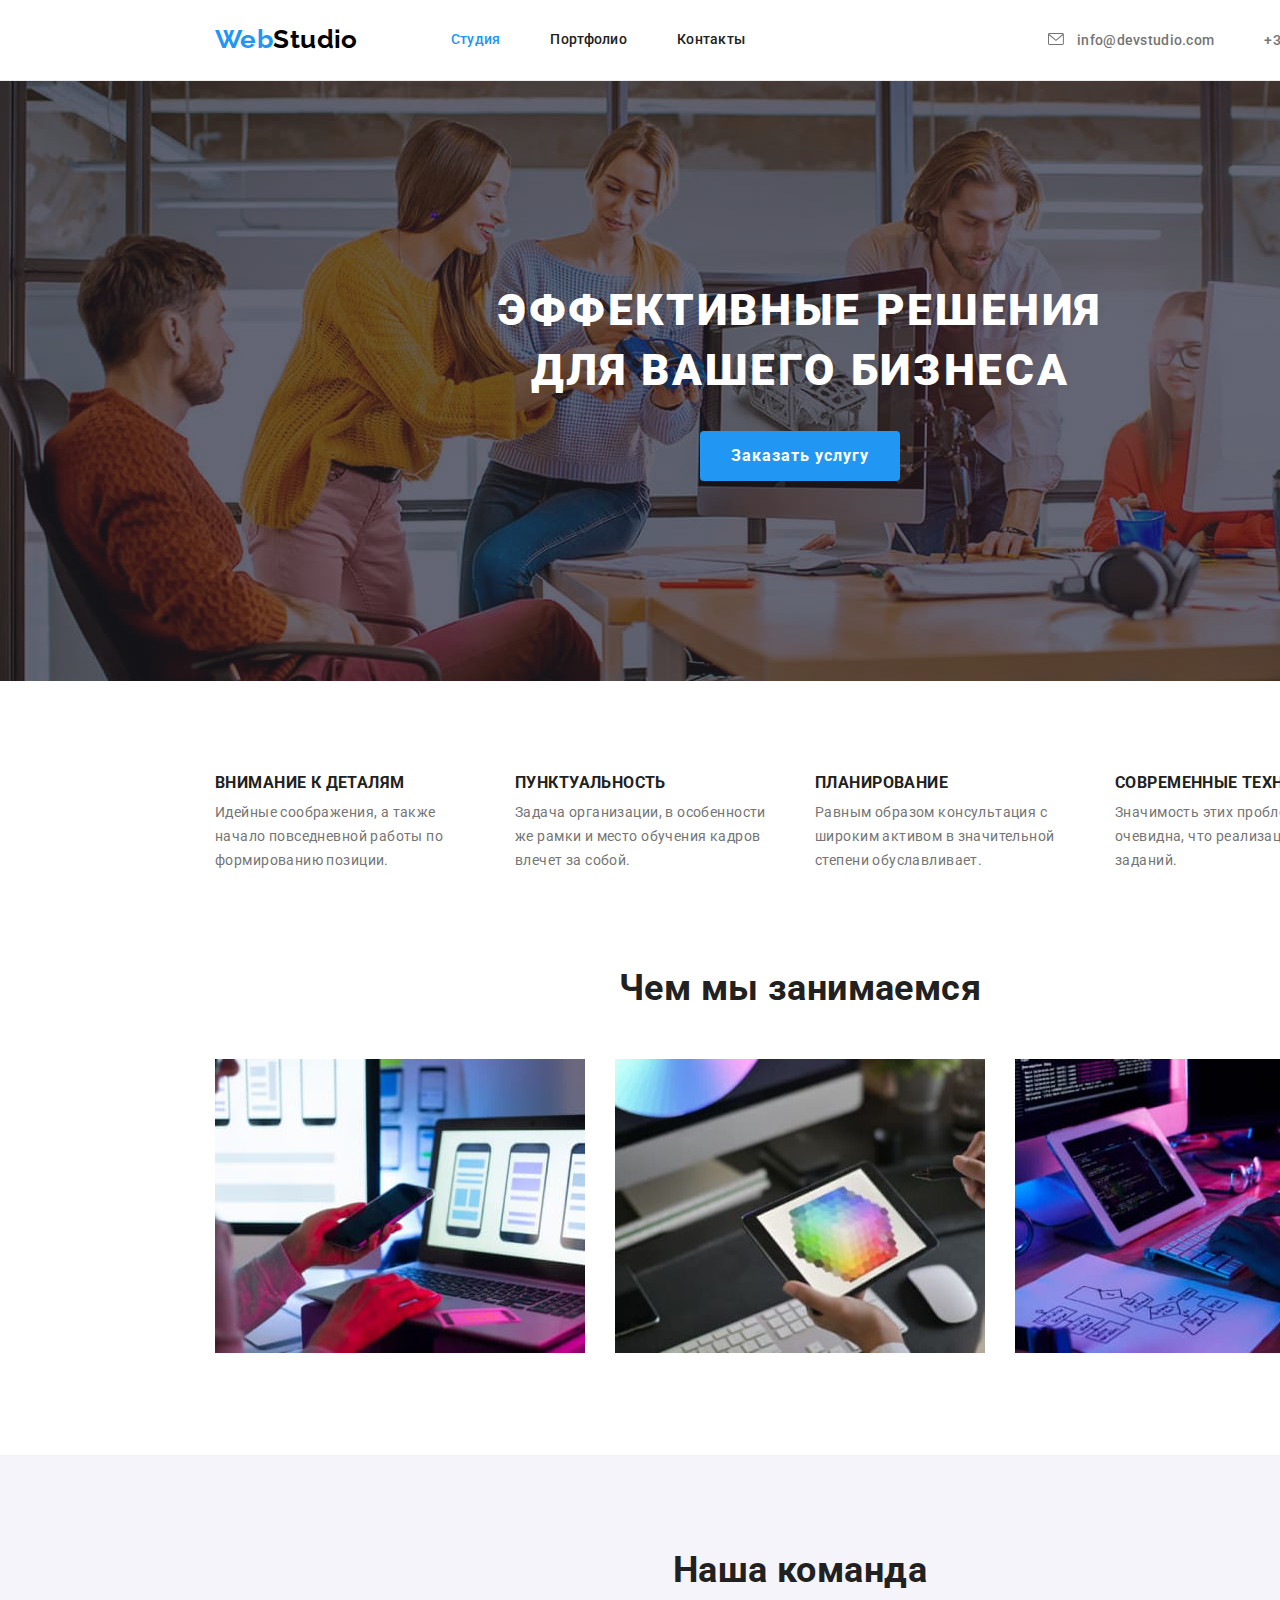
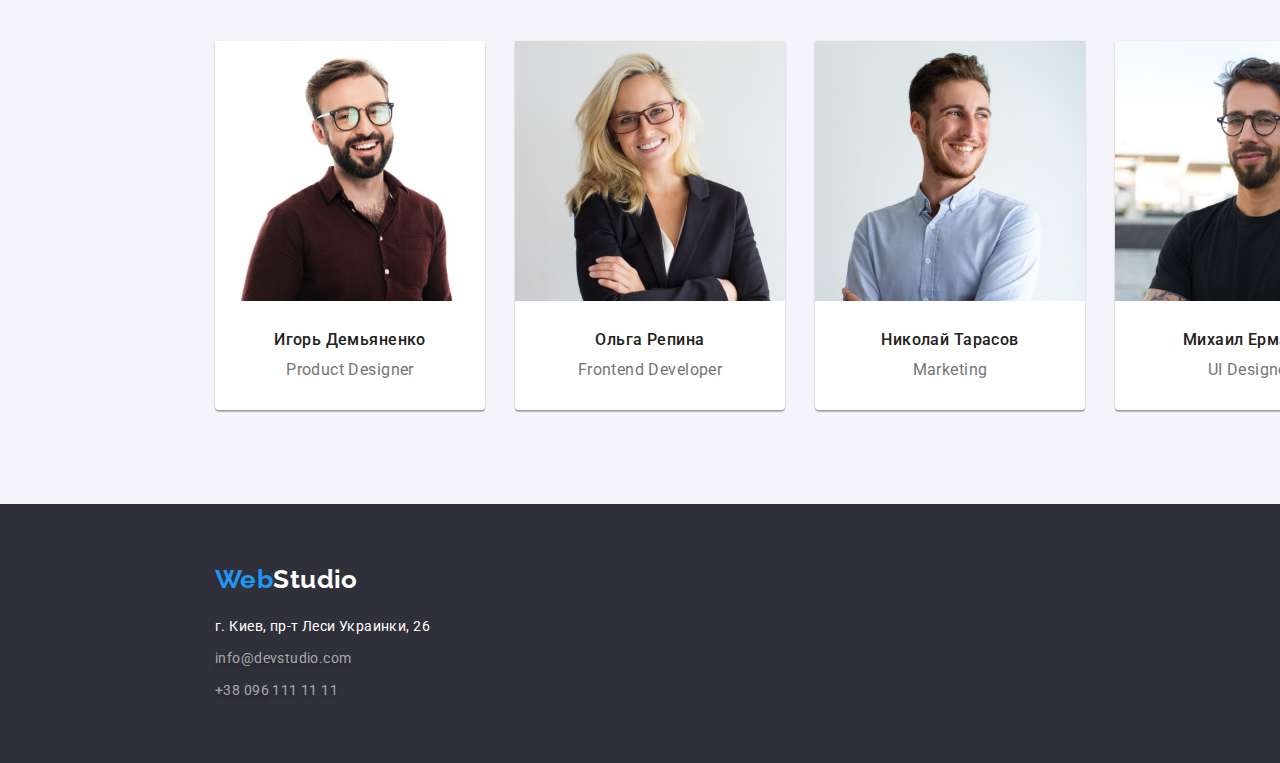
==== index.html @ b4001130 "Оптимизировал все иконки, сделал фон герою" ====
<!DOCTYPE html>
<html lang="ru">

<head>
    <meta charset="UTF-8">
    <meta http-equiv="X-UA-Compatible" content="IE=edge">
    <meta name="viewport" content="width=device-width, initial-scale=1.0">
    <title>Студия</title>
    <link rel="preconnect" href="https://fonts.googleapis.com">
    <link rel="preconnect" href="https://fonts.gstatic.com" crossorigin>
    <link href="https://fonts.googleapis.com/css2?family=Raleway:wght@700&family=Roboto:wght@400;500;700;900&display=swap"
        rel="stylesheet">
    <link rel="stylesheet" href="./css/modern-normalize.css">
    <link rel="stylesheet" href="css/styles.css">
</head>

<body>

    <!-- Шапка -->
    <header>
        <div class="container flex">
            <!-- Навигация по сайту -->
            <a href="./index.html" class="logo-head" lang="en"><span class="logo-accent">Web</span>Studio</a>
            <nav class="navigation">
                <ul class="site-nav">
                    <li class="item"><a href="./index.html" class="link current">Студия</a></li>
                    <li class="item"><a href="./portfolio.html" class="link">Портфолио</a></li>
                    <li class="item"><a href="" class="link">Контакты</a></li>
                </ul>
            </nav>
            <ul class="contact-nav">
                <li class="item">
                    <svg class="mail-icon">
                        <use href="../images/icons.svg#veicon-enlope-hover"></use>
                    </svg>
                    <a href="mailto:info@devstudio.com" class="link">info@devstudio.com</a>
                </li>
                <li class="item"><a href="tel:+380961111111" class="link">+38 096 111 11 11</a></li>
            </ul>
        </div>
    </header>

    <!-- Раздел с уникальным контентом -->
    <main>

        <!-- Блок герой -->
        <section class="hero hero-image">  
            <h1 class="hero-title">Эффективные решения<br> для вашего бизнеса</h1>
            <button type="button" class="button">Заказать услугу</button>            
        </section>

        <!-- Секция 'Особенности' -->
        <section class="section">
            <div class="container">
                <h2 class="section-title hide">Особенности</h2>
                <ul class="features">
                    <li class="item">
                        <h3 class="title">Внимание к деталям</h3>
                        <p class="text">Идейные соображения, а также начало повседневной работы по формированию позиции.</p>
                    </li>
                    <li class="item">
                        <h3 class="title">Пунктуальность</h3>
                        <p class="text">Задача организации, в особенности же рамки и место обучения кадров влечет за собой.</p>
                    </li>
                    <li class="item">
                        <h3 class="title">Планирование</h3>
                        <p class="text">Равным образом консультация с широким активом в значительной степени обуславливает.</p>
                    </li>
                    <li class="item">
                        <h3 class="title">Современные технологии</h3>
                        <p class="text">Значимость этих проблем настолько очевидна, что реализация плановых заданий.</p>
                    </li>
                </ul>
            </div>
        </section>

        <!-- Секция 'Чем мы занимаемся' -->
        <section class="section">
            <div class="container">
                <h2 class="section-title">Чем мы занимаемся</h2>
                <ul class="our-work">
                    <li class="item"><img src="images/work2.jpg" alt="Navigation" width="370"></li>
                    <li class="item"><img src="images/work3.jpg" alt="Visualization" width="370"></li>
                    <li class="item"><img src="images/work1.jpg" alt="Programming" width="370"></li>
                </ul>
            </div>
        </section>

        <!-- Секция 'Наша команда' -->
        <section class="section last">
            <div class="container">
                <h2 class="section-title team">Наша команда</h2>
                <ul class="our-team">
                    <li class="cards">
                        <img class="workers" src="images/team1.jpg" alt="Product Designer" width="270">
                        <h3 class="title">Игорь Демьяненко</h3>
                        <p class="text" lang="en">Product Designer</p>
                    </li>
                    <li class="cards">
                        <img class="workers" src="images/team2.jpg" alt="Frontend Developer" width="270">
                        <h3 class="title">Ольга Репина</h3>
                        <p class="text" lang="en">Frontend Developer</p>
                    </li>
                    <li class="cards">
                        <img class="workers" src="images/team3.jpg" alt="Marketing" width="270">
                        <h3 class="title">Николай Тарасов</h3>
                        <p class="text" lang="en">Marketing</p>
                    </li>
                    <li class="cards">
                        <img class="workers" src="images/team4.jpg" alt="UI Designer" width="270">
                        <h3 class="title">Михаил Ермаков</h3>
                        <p class="text" lang="en">UI Designer</p>
                    </li>
                </ul>
            </div>
        </section>

    </main>

    <!-- Подвал -->
    <footer class="footer">
        <div class="container">
            <a href="./index.html" class="logo-foot" lang="en"><span class="logo-accent">Web</span>Studio</a>
            <address>
                <ul class="address">
                    <li class="item"><a href="https://goo.gl/maps/6MaBWdPsoocgWnQo9" class="link">г. Киев, пр-т Леси Украинки, 26</a></li>
                    <li class="item"><a href="mailto:info@devstudio.com" class="link-opacity">info@devstudio.com</a></li>
                    <li><a href="tel:+380961111111" class="link-opacity ">+38 096 111 11 11</a></li>
                </ul>
            </address>
        </div>
    </footer>

</body>

</html>
---- css/styles.css ----
/* Объявление css-переменных */
:root {
  --primary-text-color: #757575;
  --title-text-color: #212121;
  --accent-color: #2196f3;
  --primary-white-color: #ffffff;
  --primary-black-color: #000000;
  --secondary-bg-color: #2f303a;
  --primary-button-bg-color: #f5f4fa;
  --primary-border-color: #ececec;
}

/* Свойства всей страницы */
body {
  width: 1600px;
  margin: auto auto;
  background-color: var(--primary-white-color);
  color: var(--primary-text-color);

  font-family: Roboto, sans-serif;
  font-size: 14px;
  font-weight: 400;
  letter-spacing: 0.03em;
}

/* Сброс всех точек возле элементов списка */
ul {
  list-style: none;
}

/* сброс всех отступов */
h1,
h2,
h3,
h4,
h5,
h6,
p,
ul {
  margin-top: 0;
  margin-bottom: 0;
}

/* ШАПКА */
header {
  border-bottom: 1px solid var(--primary-border-color);
}

/* Логотип (текст) */
.container.flex {
  display: flex;
  align-items: center;
  justify-content: flex-start;
}

.logo-head {
  margin-right: 93px;

  color: var(--primary-black-color);

  font-family: Raleway, sans-serif;
  font-weight: 700;
  font-size: 26px;
  line-height: 1.2;
  text-decoration: none;
}

.logo-accent {
  color: var(--accent-color);
}

/* Навигация по сайту */
.site-nav {
  display: flex;
  padding-left: 0;
}

.site-nav .item:not(:last-child) {
  margin-right: 50px;
}

.site-nav .link {
  display: block;
  padding-top: 32px;
  padding-bottom: 32px;

  color: var(--title-text-color);

  font-weight: 500;
  line-height: 1.14;
  letter-spacing: 0.02em;
  text-decoration: none;
}

.site-nav .link.current {
  color: var(--accent-color);
}

.site-nav .link:hover,
.site-nav .link:focus {
  color: var(--accent-color);
}

/* Навигация по авторизации */
.contact-nav {
  display: flex;
  margin-left: auto;
  align-items: center;
  padding-left: 0;
}

.contact-nav .item + .item {
  margin-left: 50px;
}

.contact-nav .link {
  color: var(--primary-text-color);

  font-weight: 500;
  line-height: 1.14;
  letter-spacing: 0.02em;
  text-decoration: none;
}

.contact-nav .link:hover,
.contact-nav .link:focus {
  color: var(--accent-color);
}

.mail-icon {
  width: 16px;
  height: 12px;
  margin-right: 10px;
  fill: var(--primary-text-color);
}

.contact-nav .mail-icon:hover,
.contact-nav .mail-icon:focus {
  fill: var(--accent-color);
}

/* ТЕЛО */
/* Настройка свойств блока героя */
.hero {
  background-color: var(--secondary-bg-color);
  text-align: center;
  height: 600px;
  margin-bottom: 94px;
}

.hero-image {
  max-width: 1600px;
  height: 600px;
  background-image: linear-gradient(to right, rgba(47, 48, 58, 0.4), rgba(47, 48, 58, 0.4)),
    url(../images/hero.jpg);
}

.hero-title {
  color: var(--primary-white-color);

  font-weight: 900;
  font-size: 44px;
  line-height: 1.36;
  letter-spacing: 0.06em;
  text-transform: uppercase;
  padding-top: 200px;
  margin-bottom: 30px;
}
/* Настройка отображения кнопок */
.button {
  /* display: flex;
  align-items: center; */
  text-align: center;
  color: var(--primary-white-color);
  background-color: var(--accent-color);

  font-family: Roboto, sans-serif;
  font-weight: 700;
  font-size: 16px;
  line-height: 1.87;
  letter-spacing: 0.06em;
  cursor: pointer;
  border: none;

  border-radius: 4px;
  padding: 10px 30px;
  margin: 0 auto;
  width: 200px;
  height: 50px;
}

.button:hover,
.button:focus {
  color: var(--accent-color);
  background-color: var(--primary-white-color);
}

.portfolio-button {
  padding: 6px 22px;
  text-align: center;
  color: var(--title-text-color);
  background-color: var(--primary-button-bg-color);

  font-family: Roboto, sans-serif;
  font-weight: 500;
  font-size: 16px;
  line-height: 1.62;
  cursor: pointer;

  border: none;
  box-shadow: none;
  border-radius: 4px;
}

.portfolio-button:hover,
.portfolio-button:focus {
  color: var(--primary-white-color);
  background-color: var(--accent-color);
  box-shadow: 0px 3px 1px rgba(0, 0, 0, 0.1), 0px 1px 2px rgba(0, 0, 0, 0.08),
    0px 2px 2px rgba(0, 0, 0, 0.12);
}

/* Настройка свойств секций */
.section {
  color: var(--primary-text-color);

  line-height: 1.71;
  margin-bottom: 94px;
}

.section.last {
  margin-bottom: 0;
  width: 1600px;
  background-color: var(--primary-button-bg-color);
}

.section-title {
  color: var(--title-text-color);

  font-weight: 700;
  font-size: 36px;
  line-height: 1.17;
  text-align: center;

  margin-bottom: 50px;
}

.section-title.hide {
  display: none;
}

/* Настройка секции "Особенности" */
.features {
  display: flex;
  padding-left: 0;
  width: calc((100% - 90px) / 4);
  color: var(--primary-text-color);
}

.features .item:not(:last-child) {
  margin-right: 30px;
}

.features .title {
  color: var(--title-text-color);

  font-weight: 700;
  line-height: 16.41px;
  text-transform: uppercase;

  margin-bottom: 10px;
}

.features .item {
  min-width: 270px;
}

/* Настройка секции "Чем мы занимаемся" */
.our-work {
  display: flex;
  padding-left: 0;
}

.our-work .item:not(:last-child) {
  margin-right: 30px;
}

/* Настройка секции "Наша команда" */
.our-team {
  display: flex;
  padding-left: 0;
  padding-bottom: 94px;
  color: var(--primary-text-color);

  font-size: 16px;
  line-height: 19px;
}

.our-team .cards:not(:last-child) {
  margin-right: 30px;
}

.our-team .cards {
  background: var(--primary-white-color);
  box-shadow: 0px 1px 3px rgba(0, 0, 0, 0.12), 0px 1px 1px rgba(0, 0, 0, 0.14),
    0px 2px 1px rgba(0, 0, 0, 0.2);
  border-radius: 0px 0px 4px 4px;
}

.our-team .title {
  text-align: center;
  color: var(--title-text-color);

  font-weight: 500;
  font-size: 16px;
  line-height: 18.75px;

  margin-bottom: 10px;
}

.section-title.team {
  padding-top: 94px;
}

.our-team .workers {
  display: block;
  margin-bottom: 30px;
}

.cards .text {
  text-align: center;
  padding-bottom: 31px;
}

/* ПОДВАЛ */
.footer {
  background-color: var(--secondary-bg-color);
}

.logo-foot {
  color: var(--primary-white-color);

  font-family: Raleway, sans-serif;
  font-weight: 700;
  font-size: 26px;
  line-height: 1.2;
  text-decoration: none;

  display: inline-block;
  padding-top: 60px;
  margin-bottom: 20px;
}

.address .link {
  color: var(--primary-white-color);

  font-style: inherit;
  line-height: 1.71;
  text-decoration: none;
}

.address {
  font-style: normal;
  padding-bottom: 60px;
  padding-left: 0;
}

.address .link-opacity {
  color: rgba(255, 255, 255, 0.6);

  line-height: 1.71;
  text-decoration: none;
  text-shadow: 0px 4px 4px rgba(0, 0, 0, 0.25);
}

.address > .item {
  margin-bottom: 8px;
}
/* Контент вкладки "Портфолио" */
.filter-buttons {
  display: flex;
  justify-content: center;
  padding-left: 0;
  padding-top: 94px;
  margin-bottom: 50px;
}

.filter-buttons .item:not(:last-child) {
  margin-right: 8px;
}

.filter {
  display: flex;
  flex-wrap: wrap;
  padding-left: 0;
  padding-bottom: 94px;

  font-size: 16px;
  line-height: 1.87;
}

.filter .item {
  margin-right: 30px;
  margin-bottom: 30px;
}

.filter .item:nth-child(3n) {
  margin-right: 0;
}

.filter .item:nth-last-child(-n + 3) {
  margin-bottom: 0;
}

.filter .link {
  color: var(--primary-text-color);
  display: inline-block;
  width: 370px;
  background: var(--primary-white-color);
  border: 1px solid #eeeeee;
}

.filter .posters {
  display: block;
}

.filter .title {
  color: var(--title-text-color);

  font-weight: 700;
  font-size: 18px;
  line-height: 2;
  letter-spacing: 0.06em;
}

.link {
  text-decoration: none;
}

.container {
  width: 1200px;
  margin: 0 auto;
  padding-left: 15px;
  padding-right: 15px;

  /* outline: 2px solid tomato; */
}

.section.portfolio {
  margin-bottom: 0;
}

.link > .posters {
  margin-bottom: 20px;
}

.link > .title {
  margin-bottom: 2px;
  padding-left: 24px;
}

.link > .text {
  padding-bottom: 20px;
  padding-left: 24px;
}
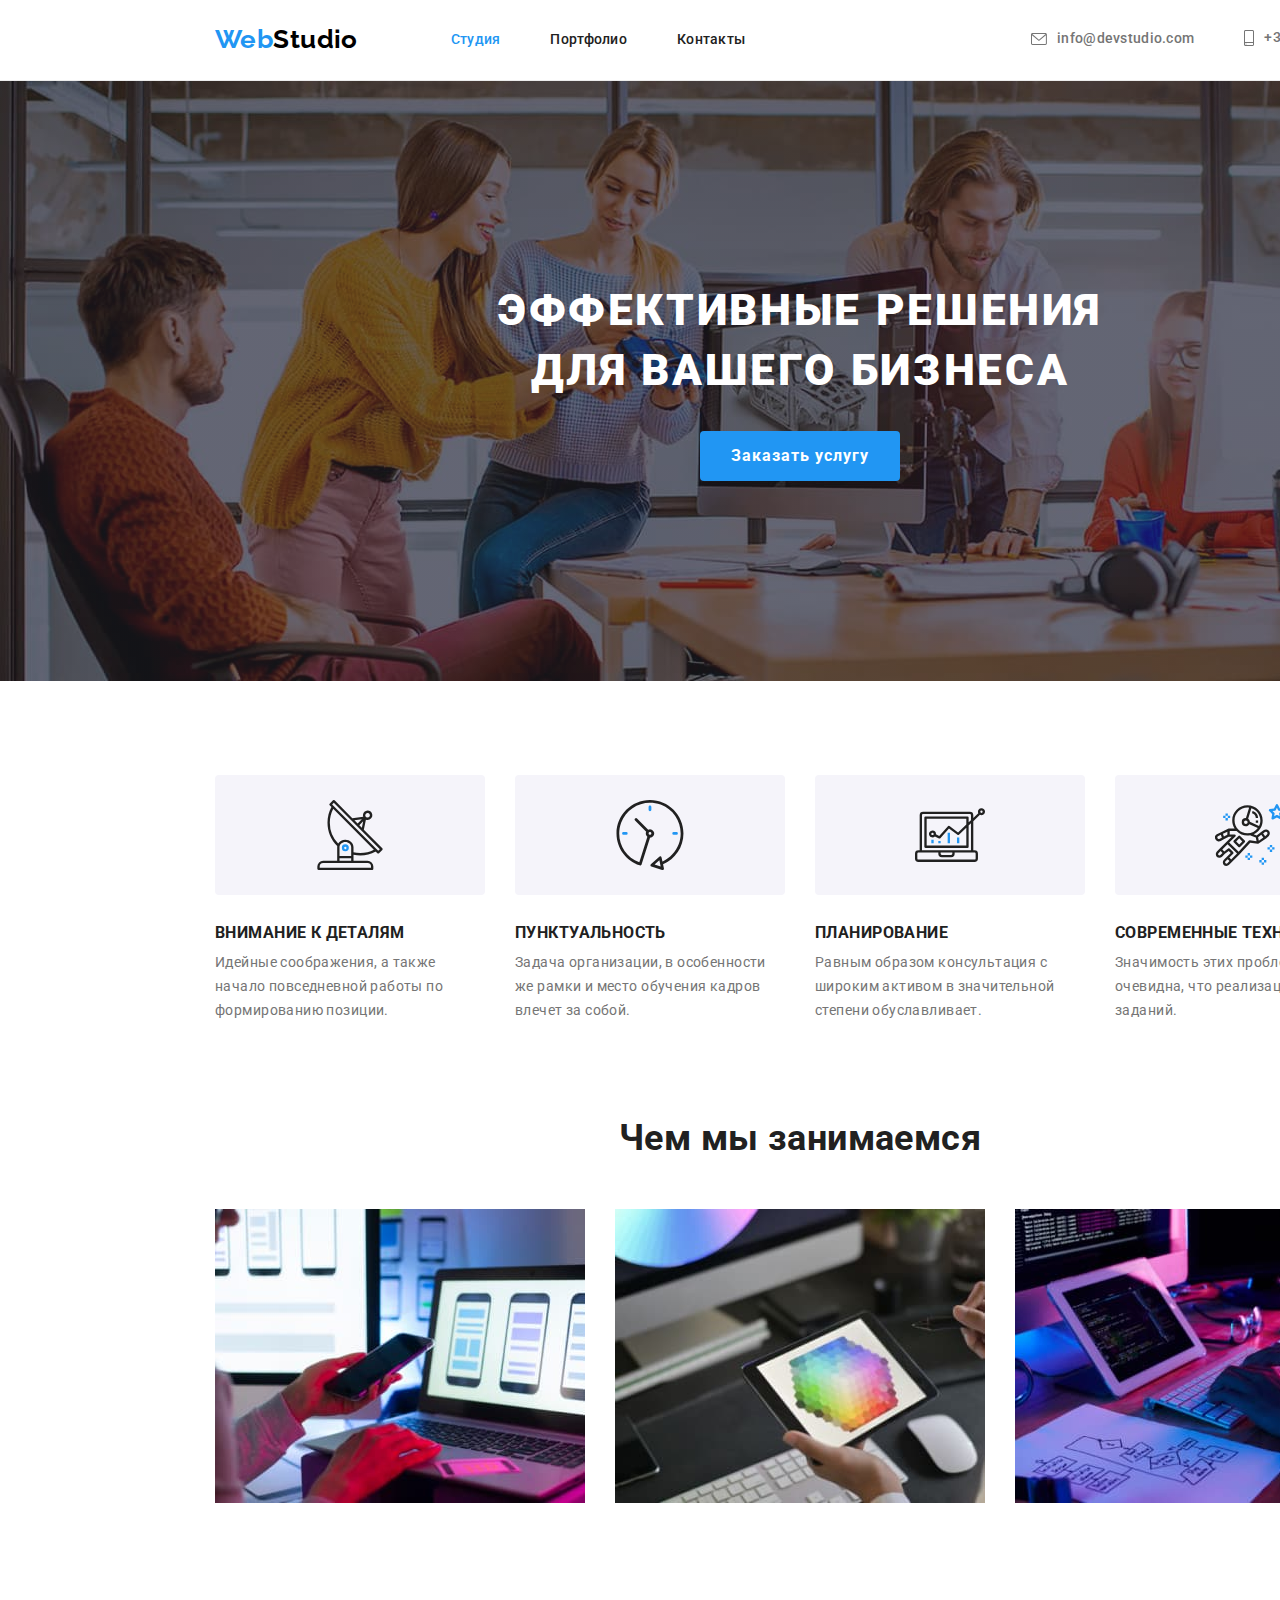
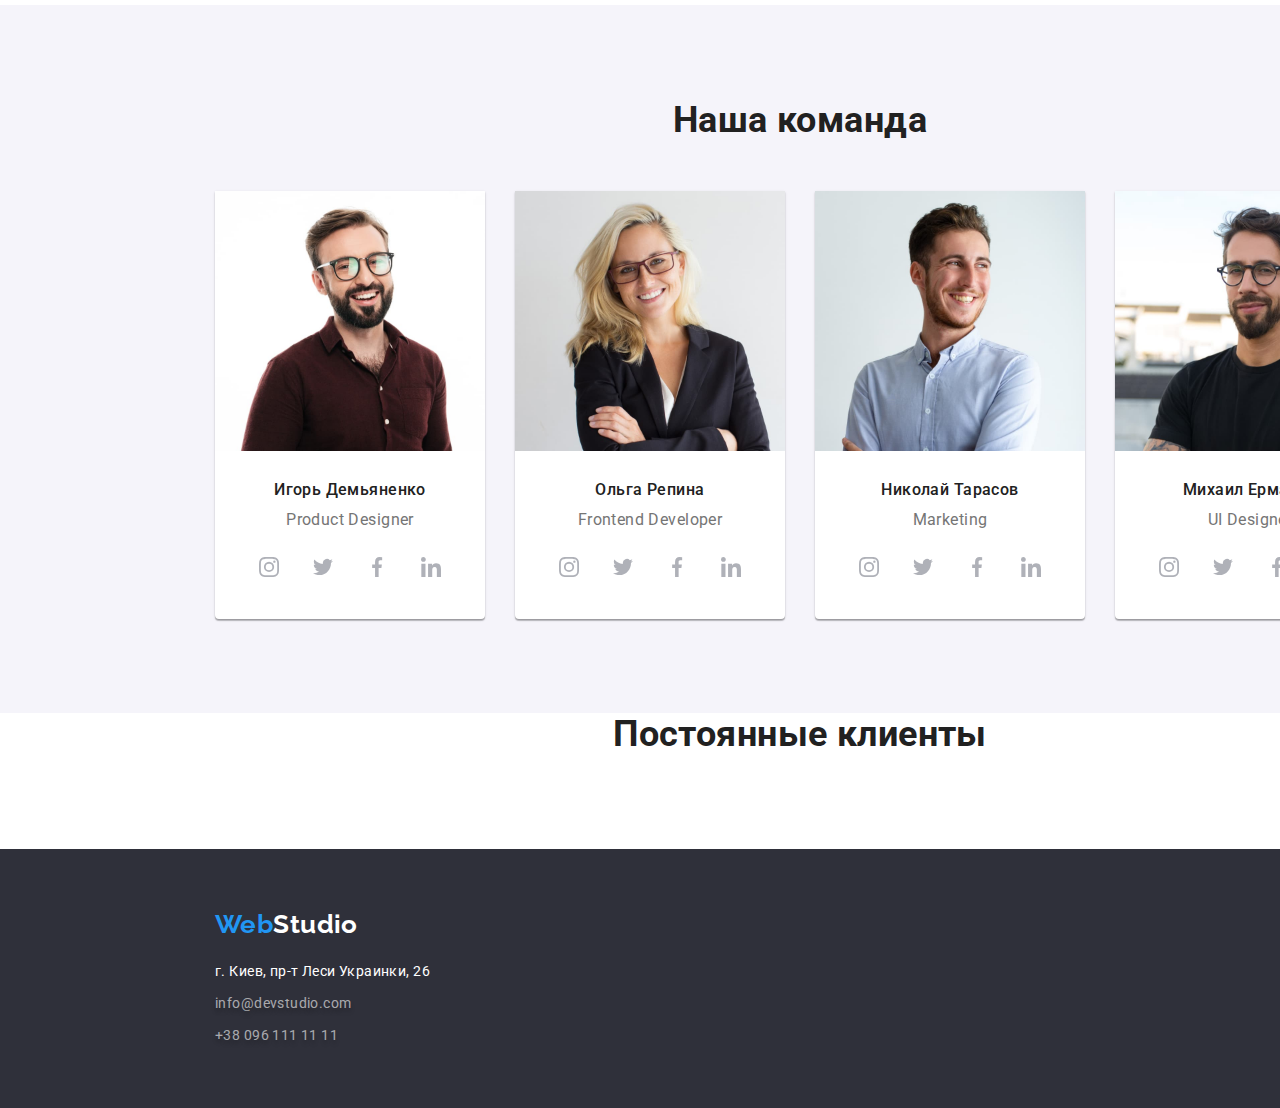
==== commit 5791523e: "Сделал коллаж из соц. сетей, иконки хедера" ====
--- a/index.html
+++ b/index.html
@@ -30,12 +30,17 @@
             </nav>
             <ul class="contact-nav">
                 <li class="item">
+                    <a href="mailto:info@devstudio.com" class="link">
                     <svg class="mail-icon">
                         <use href="../images/icons.svg#veicon-enlope-hover"></use>
-                    </svg>
-                    <a href="mailto:info@devstudio.com" class="link">info@devstudio.com</a>
+                    </svg>info@devstudio.com</a>
                 </li>
-                <li class="item"><a href="tel:+380961111111" class="link">+38 096 111 11 11</a></li>
+                <li class="item">
+                    <a href="tel:+380961111111" class="link">
+                    <svg class="tel-icon">
+                        <use href="../images/icons.svg#icon-smartphone"></use>
+                    </svg>+38 096 111 11 11</a>
+                </li>
             </ul>
         </div>
     </header>
@@ -55,18 +60,38 @@
                 <h2 class="section-title hide">Особенности</h2>
                 <ul class="features">
                     <li class="item">
+                        <div class="bg-color-features">
+                            <svg class="icon-features">
+                                <use href="../images/icons.svg#icon-antenna"></use>
+                            </svg>
+                        </div>
                         <h3 class="title">Внимание к деталям</h3>
                         <p class="text">Идейные соображения, а также начало повседневной работы по формированию позиции.</p>
                     </li>
                     <li class="item">
+                        <div class="bg-color-features">
+                            <svg class="icon-features">
+                                <use href="../images/icons.svg#icon-clock"></use>
+                            </svg>
+                        </div>
                         <h3 class="title">Пунктуальность</h3>
                         <p class="text">Задача организации, в особенности же рамки и место обучения кадров влечет за собой.</p>
                     </li>
                     <li class="item">
+                        <div class="bg-color-features">
+                            <svg class="icon-features">
+                                <use href="../images/icons.svg#icon-diagram"></use>
+                            </svg>
+                        </div>
                         <h3 class="title">Планирование</h3>
                         <p class="text">Равным образом консультация с широким активом в значительной степени обуславливает.</p>
                     </li>
                     <li class="item">
+                        <div class="bg-color-features">
+                            <svg class="icon-features">
+                                <use href="../images/icons.svg#icon-astronaut"></use>
+                            </svg>
+                        </div>
                         <h3 class="title">Современные технологии</h3>
                         <p class="text">Значимость этих проблем настолько очевидна, что реализация плановых заданий.</p>
                     </li>
@@ -95,23 +120,148 @@
                         <img class="workers" src="images/team1.jpg" alt="Product Designer" width="270">
                         <h3 class="title">Игорь Демьяненко</h3>
                         <p class="text" lang="en">Product Designer</p>
+                        <ul class="colladge">
+                            <li class="item">
+                                <a href="https://www.instagram.com/" class="link-team">
+                                    <svg class="icon-team">
+                                        <use href="../images/icons.svg#icon-instagram"></use>
+                                    </svg>
+                                </a>
+                            </li>
+                            <li class="item">
+                                <a href="https://twitter.com/" class="link-team">
+                                    <svg class="icon-team">
+                                        <use href="../images/icons.svg#icon-twitter"></use>
+                                    </svg>
+                                </a>
+                            </li>
+                            <li class="item">
+                                <a href="https://facebook.com/" class="link-team">
+                                    <svg class="icon-team">
+                                        <use href="../images/icons.svg#icon-facebook"></use>
+                                    </svg>
+                                </a>
+                            </li>
+                            <li class="item">
+                                <a href="https://linkedin.com/" class="link-team">
+                                    <svg class="icon-team">
+                                        <use href="../images/icons.svg#icon-linkedin"></use>
+                                    </svg>
+                                </a>
+                            </li>
+                        </ul>
                     </li>
                     <li class="cards">
                         <img class="workers" src="images/team2.jpg" alt="Frontend Developer" width="270">
                         <h3 class="title">Ольга Репина</h3>
                         <p class="text" lang="en">Frontend Developer</p>
+                        <ul class="colladge">
+                            <li class="item">
+                                <a href="https://www.instagram.com/" class="link-team">
+                                    <svg class="icon-team">
+                                        <use href="../images/icons.svg#icon-instagram"></use>
+                                    </svg>
+                                </a>
+                            </li>
+                            <li class="item">
+                                <a href="https://twitter.com/" class="link-team">
+                                    <svg class="icon-team">
+                                        <use href="../images/icons.svg#icon-twitter"></use>
+                                    </svg>
+                                </a>
+                            </li>
+                            <li class="item">
+                                <a href="https://facebook.com/" class="link-team">
+                                    <svg class="icon-team">
+                                        <use href="../images/icons.svg#icon-facebook"></use>
+                                    </svg>
+                                </a>
+                            </li>
+                            <li class="item">
+                                <a href="https://linkedin.com/" class="link-team">
+                                    <svg class="icon-team">
+                                        <use href="../images/icons.svg#icon-linkedin"></use>
+                                    </svg>
+                                </a>
+                            </li>
+                        </ul>
                     </li>
                     <li class="cards">
                         <img class="workers" src="images/team3.jpg" alt="Marketing" width="270">
                         <h3 class="title">Николай Тарасов</h3>
                         <p class="text" lang="en">Marketing</p>
+                        <ul class="colladge">
+                            <li class="item">
+                                <a href="https://www.instagram.com/" class="link-team">
+                                    <svg class="icon-team">
+                                        <use href="../images/icons.svg#icon-instagram"></use>
+                                    </svg>
+                                </a>
+                            </li>
+                            <li class="item">
+                                <a href="https://twitter.com/" class="link-team">
+                                    <svg class="icon-team">
+                                        <use href="../images/icons.svg#icon-twitter"></use>
+                                    </svg>
+                                </a>
+                            </li>
+                            <li class="item">
+                                <a href="https://facebook.com/" class="link-team">
+                                    <svg class="icon-team">
+                                        <use href="../images/icons.svg#icon-facebook"></use>
+                                    </svg>
+                                </a>
+                            </li>
+                            <li class="item">
+                                <a href="https://linkedin.com/" class="link-team">
+                                    <svg class="icon-team">
+                                        <use href="../images/icons.svg#icon-linkedin"></use>
+                                    </svg>
+                                </a>
+                            </li>
+                        </ul>
                     </li>
                     <li class="cards">
                         <img class="workers" src="images/team4.jpg" alt="UI Designer" width="270">
                         <h3 class="title">Михаил Ермаков</h3>
                         <p class="text" lang="en">UI Designer</p>
-                    </li>
-                </ul>
+                        <ul class="colladge">
+                            <li class="item">
+                                <a href="https://www.instagram.com/" class="link-team">
+                                    <svg class="icon-team">
+                                        <use href="../images/icons.svg#icon-instagram"></use>
+                                    </svg>
+                                </a>
+                            </li>
+                            <li class="item">
+                                <a href="https://twitter.com/" class="link-team">
+                                    <svg class="icon-team">
+                                        <use href="../images/icons.svg#icon-twitter"></use>
+                                    </svg>
+                                </a>
+                            </li>
+                            <li class="item">
+                                <a href="https://facebook.com/" class="link-team">
+                                    <svg class="icon-team">
+                                        <use href="../images/icons.svg#icon-facebook"></use>
+                                    </svg>
+                                </a>
+                            </li>
+                            <li class="item">
+                                <a href="https://linkedin.com/" class="link-team">
+                                    <svg class="icon-team">
+                                        <use href="../images/icons.svg#icon-linkedin"></use>
+                                    </svg>
+                                </a>
+                            </li>
+                        </ul>
+                    </li>
+                </ul>
+            </div>
+        </section>
+        <section class="section">
+            <div class="container">
+                <h2 class="section-title">Постоянные клиенты</h2>
             </div>
         </section>
 
--- a/css/styles.css
+++ b/css/styles.css
@@ -8,6 +8,7 @@
   --secondary-bg-color: #2f303a;
   --primary-button-bg-color: #f5f4fa;
   --primary-border-color: #ececec;
+  --primary-icon-color: #afb1b8;
 }
 
 /* Свойства всей страницы */
@@ -114,6 +115,8 @@
 }
 
 .contact-nav .link {
+  display: inline-flex;
+  align-items: center;
   color: var(--primary-text-color);
 
   font-weight: 500;
@@ -122,9 +125,19 @@
   text-decoration: none;
 }
 
-.contact-nav .link:hover,
-.contact-nav .link:focus {
+.item > .link:hover,
+.item > .link:focus {
   color: var(--accent-color);
+}
+
+.item > .link:hover .mail-icon,
+.item > .link:focus .mail-icon {
+  fill: var(--accent-color);
+}
+
+.item > .link:hover .tel-icon,
+.item > .link:focus .tel-icon {
+  fill: var(--accent-color);
 }
 
 .mail-icon {
@@ -134,10 +147,16 @@
   fill: var(--primary-text-color);
 }
 
-.contact-nav .mail-icon:hover,
+.tel-icon {
+  width: 10px;
+  height: 16px;
+  margin-right: 10px;
+}
+
+/* .contact-nav .mail-icon:hover,
 .contact-nav .mail-icon:focus {
   fill: var(--accent-color);
-}
+} */
 
 /* ТЕЛО */
 /* Настройка свойств блока героя */
@@ -275,6 +294,21 @@
   min-width: 270px;
 }
 
+.bg-color-features {
+  display: inline-flex;
+  width: 270px;
+  background: var(--primary-button-bg-color);
+  border-radius: 4px;
+  margin-bottom: 30px;
+  padding: 0;
+}
+
+.icon-features {
+  width: 70px;
+  height: 70px;
+  margin: 25px 100px;
+}
+
 /* Настройка секции "Чем мы занимаемся" */
 .our-work {
   display: flex;
@@ -329,7 +363,44 @@
 
 .cards .text {
   text-align: center;
-  padding-bottom: 31px;
+  margin-bottom: 16px;
+}
+
+.colladge {
+  display: flex;
+  justify-content: center;
+  /* width: calc((100% - 30px) / 4); */
+  padding-left: 0;
+  padding-bottom: 30px;
+}
+
+.link-team {
+  display: inline-flex;
+  width: 44px;
+  height: 44px;
+  background-size: contain;
+  border-radius: 50%;
+}
+
+.icon-team {
+  width: 20px;
+  height: 20px;
+  margin: 12px;
+  fill: var(--primary-icon-color);
+}
+
+.colladge .item:not(:last-child) {
+  margin-right: 10px;
+}
+
+.link-team:hover,
+.link-team:focus {
+  background-color: var(--accent-color);
+}
+
+.link-team:hover .icon-team,
+.link-team:focus .icon-team {
+  fill: var(--primary-white-color);
 }
 
 /* ПОДВАЛ */
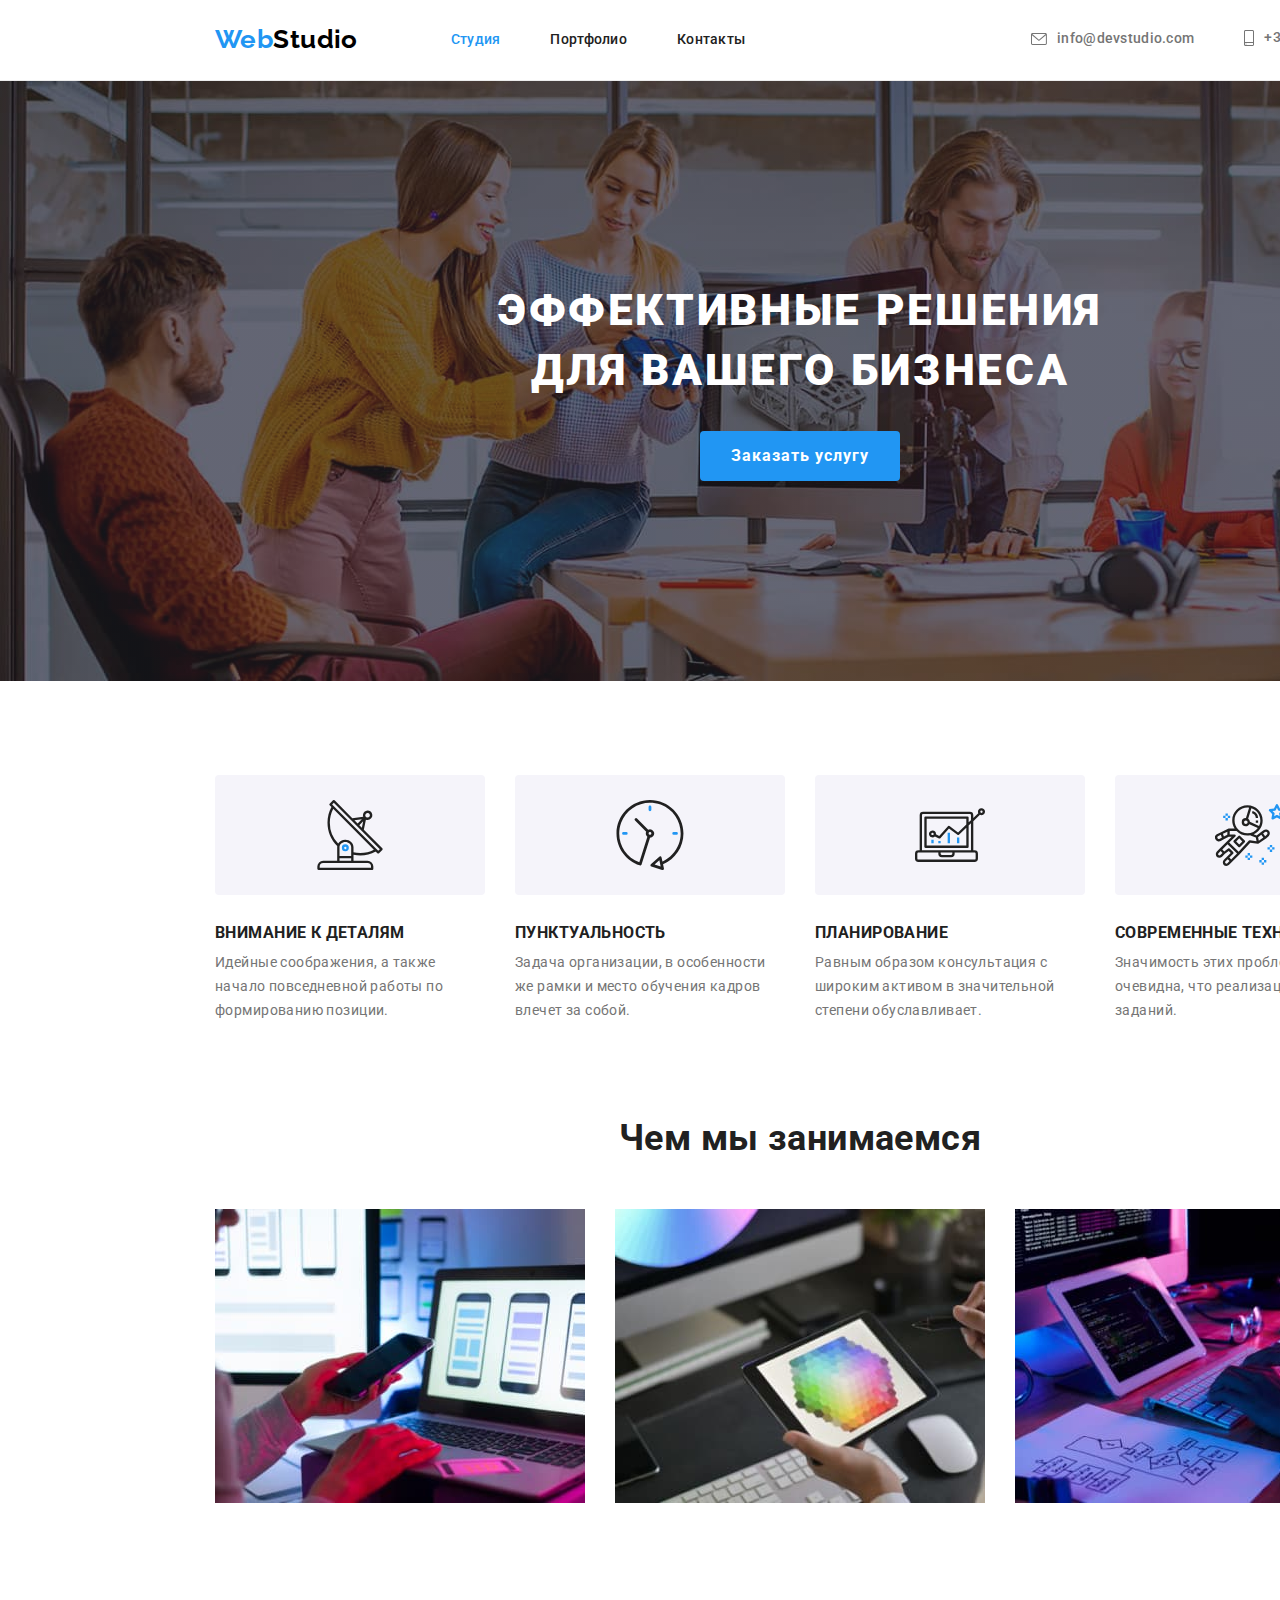
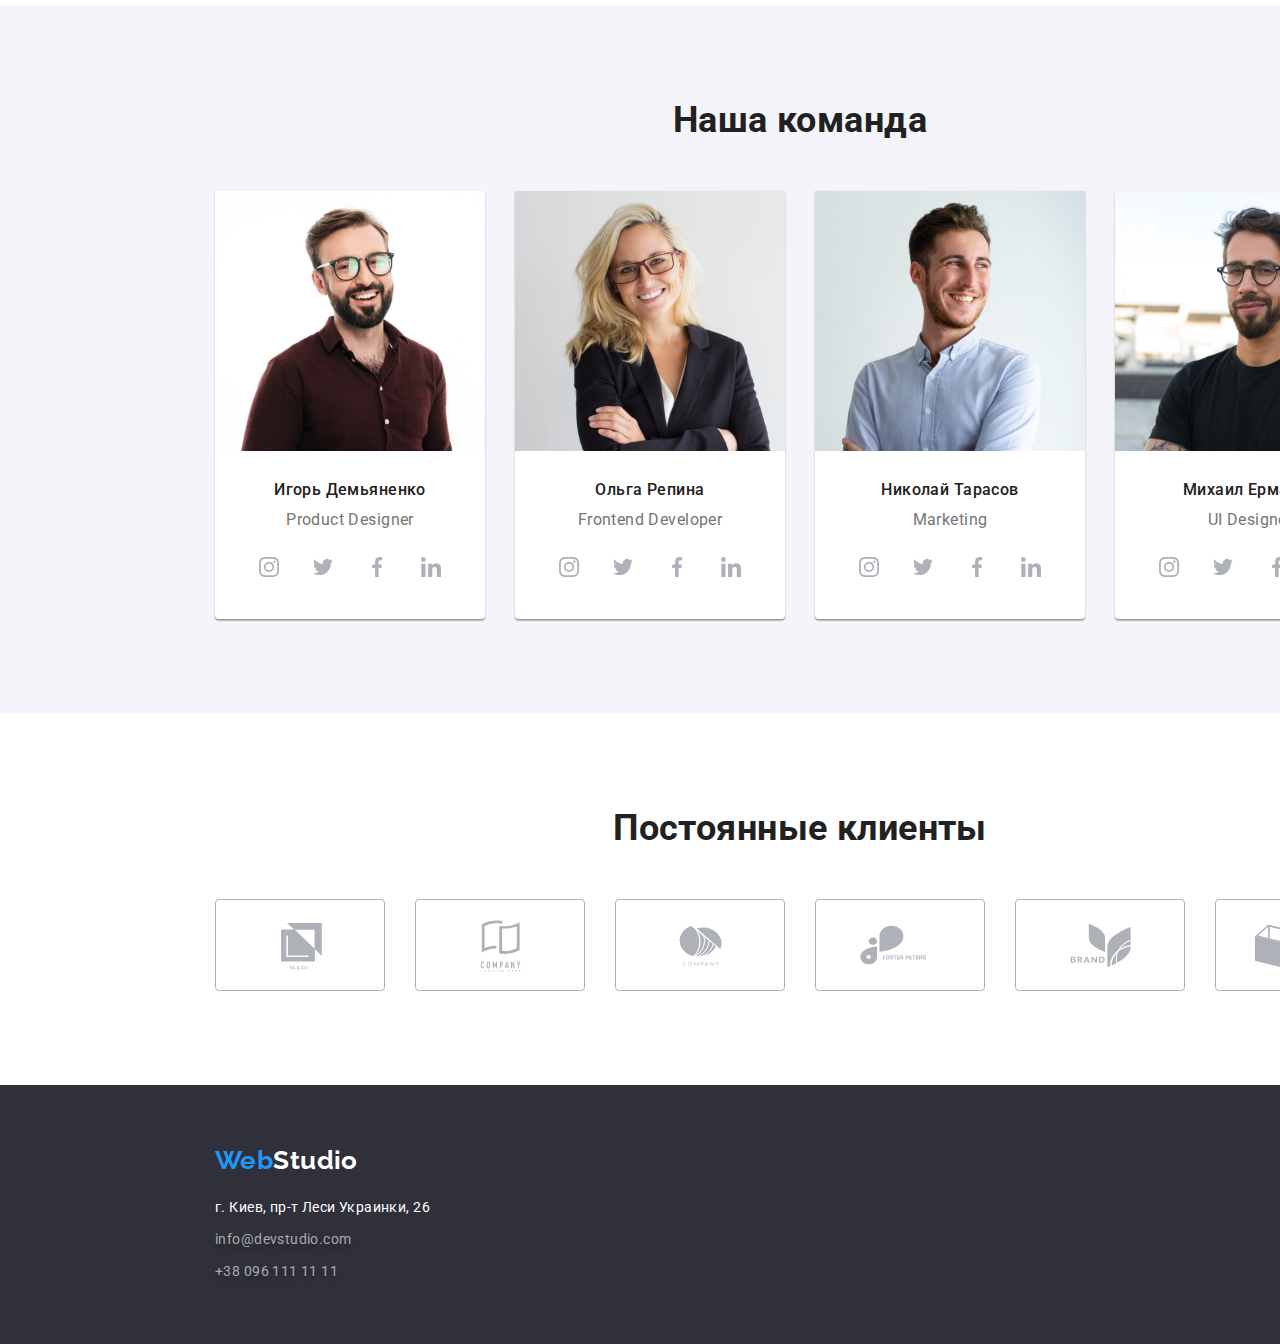
==== commit ee147ab9: "Оформил секцию Постоянные клиенты" ====
--- a/index.html
+++ b/index.html
@@ -259,9 +259,55 @@
                 </ul>
             </div>
         </section>
+
+        <!-- Секция 'Постоянные клиенты' -->
         <section class="section">
             <div class="container">
                 <h2 class="section-title">Постоянные клиенты</h2>
+                <ul class="client-list">
+                    <li class="client">
+                        <a href="#" class="client-border">                          
+                                <svg class="client-icon group1">
+                                    <use href="../images/icons.svg#icon-group1"></use>
+                                </svg>
+                        </a>
+                    </li>
+                    <li class="client">
+                        <a href="#" class="client-border">
+                            <svg class="client-icon group2">
+                                <use href="../images/icons.svg#icon-group2"></use>
+                            </svg>
+                        </a>
+                    </li>
+                    <li class="client">
+                        <a href="#" class="client-border">
+                            <svg class="client-icon group3">
+                                <use href="../images/icons.svg#icon-group3"></use>
+                            </svg>
+                        </a>
+                    </li>
+                    <li class="client">
+                        <a href="#" class="client-border">
+                            <svg class="client-icon group4">
+                                <use href="../images/icons.svg#icon-group4"></use>
+                            </svg>
+                        </a>
+                    </li>
+                    <li class="client">
+                        <a href="#" class="client-border">
+                            <svg class="client-icon group5">
+                                <use href="../images/icons.svg#icon-group5"></use>
+                            </svg>
+                        </a>
+                    </li>
+                    <li class="client">
+                        <a href="#" class="client-border">
+                            <svg class="client-icon group6">
+                                <use href="../images/icons.svg#icon-group6"></use>
+                            </svg>
+                        </a>
+                    </li>
+                </ul>
             </div>
         </section>
 
--- a/css/styles.css
+++ b/css/styles.css
@@ -151,6 +151,7 @@
   width: 10px;
   height: 16px;
   margin-right: 10px;
+  fill: var(--primary-text-color);
 }
 
 /* .contact-nav .mail-icon:hover,
@@ -248,7 +249,7 @@
 }
 
 .section.last {
-  margin-bottom: 0;
+  margin-bottom: 94px;
   width: 1600px;
   background-color: var(--primary-button-bg-color);
 }
@@ -369,7 +370,6 @@
 .colladge {
   display: flex;
   justify-content: center;
-  /* width: calc((100% - 30px) / 4); */
   padding-left: 0;
   padding-bottom: 30px;
 }
@@ -386,7 +386,7 @@
   width: 20px;
   height: 20px;
   margin: 12px;
-  fill: var(--primary-icon-color);
+  fill: rgba(175, 177, 184, 1);
 }
 
 .colladge .item:not(:last-child) {
@@ -403,6 +403,101 @@
   fill: var(--primary-white-color);
 }
 
+/* Разметка секции "Постоянные клиенты" */
+.client-list {
+  display: flex;
+  justify-content: center;
+  padding-left: 0;
+}
+
+.client-list .client:not(:last-child) {
+  margin-right: 30px;
+}
+
+.client-border {
+  display: block;
+  width: 170px;
+  height: 92px;
+  border: 1px solid;
+  color: var(--primary-icon-color);
+  box-sizing: border-box;
+  border-radius: 4px;
+}
+
+.client-icon {
+  fill: rgba(175, 177, 184, 1);
+}
+
+.client-icon.group1 {
+  width: 41px;
+  height: 46.7px;
+  margin: 23px 65px;
+}
+
+.client .client-border:hover,
+.client .client-border:focus {
+  color: var(--accent-color);
+}
+
+.client .client-border:hover .client-icon.group1,
+.client .client-border:focus .client-icon.group1 {
+  fill: var(--accent-color);
+}
+
+.client-icon.group2 {
+  width: 40px;
+  height: 52px;
+  margin: 20px 65px;
+}
+
+.client .client-border:hover .client-icon.group2,
+.client .client-border:focus .client-icon.group2 {
+  fill: var(--accent-color);
+}
+
+.client-icon.group3 {
+  width: 43px;
+  height: 41px;
+  margin: 25px 63px;
+}
+
+.client .client-border:hover .client-icon.group3,
+.client .client-border:focus .client-icon.group3 {
+  fill: var(--accent-color);
+}
+
+.client-icon.group4 {
+  width: 84px;
+  height: 40px;
+  margin: 25px 43px;
+}
+
+.client .client-border:hover .client-icon.group4,
+.client .client-border:focus .client-icon.group4 {
+  fill: var(--accent-color);
+}
+
+.client-icon.group5 {
+  width: 62px;
+  height: 45px;
+  margin: 23px 54px;
+}
+
+.client .client-border:hover .client-icon.group5,
+.client .client-border:focus .client-icon.group5 {
+  fill: var(--accent-color);
+}
+
+.client-icon.group6 {
+  width: 94px;
+  height: 44px;
+  margin: 24px 38px;
+}
+
+.client .client-border:hover .client-icon.group6,
+.client .client-border:focus .client-icon.group6 {
+  fill: var(--accent-color);
+}
 /* ПОДВАЛ */
 .footer {
   background-color: var(--secondary-bg-color);
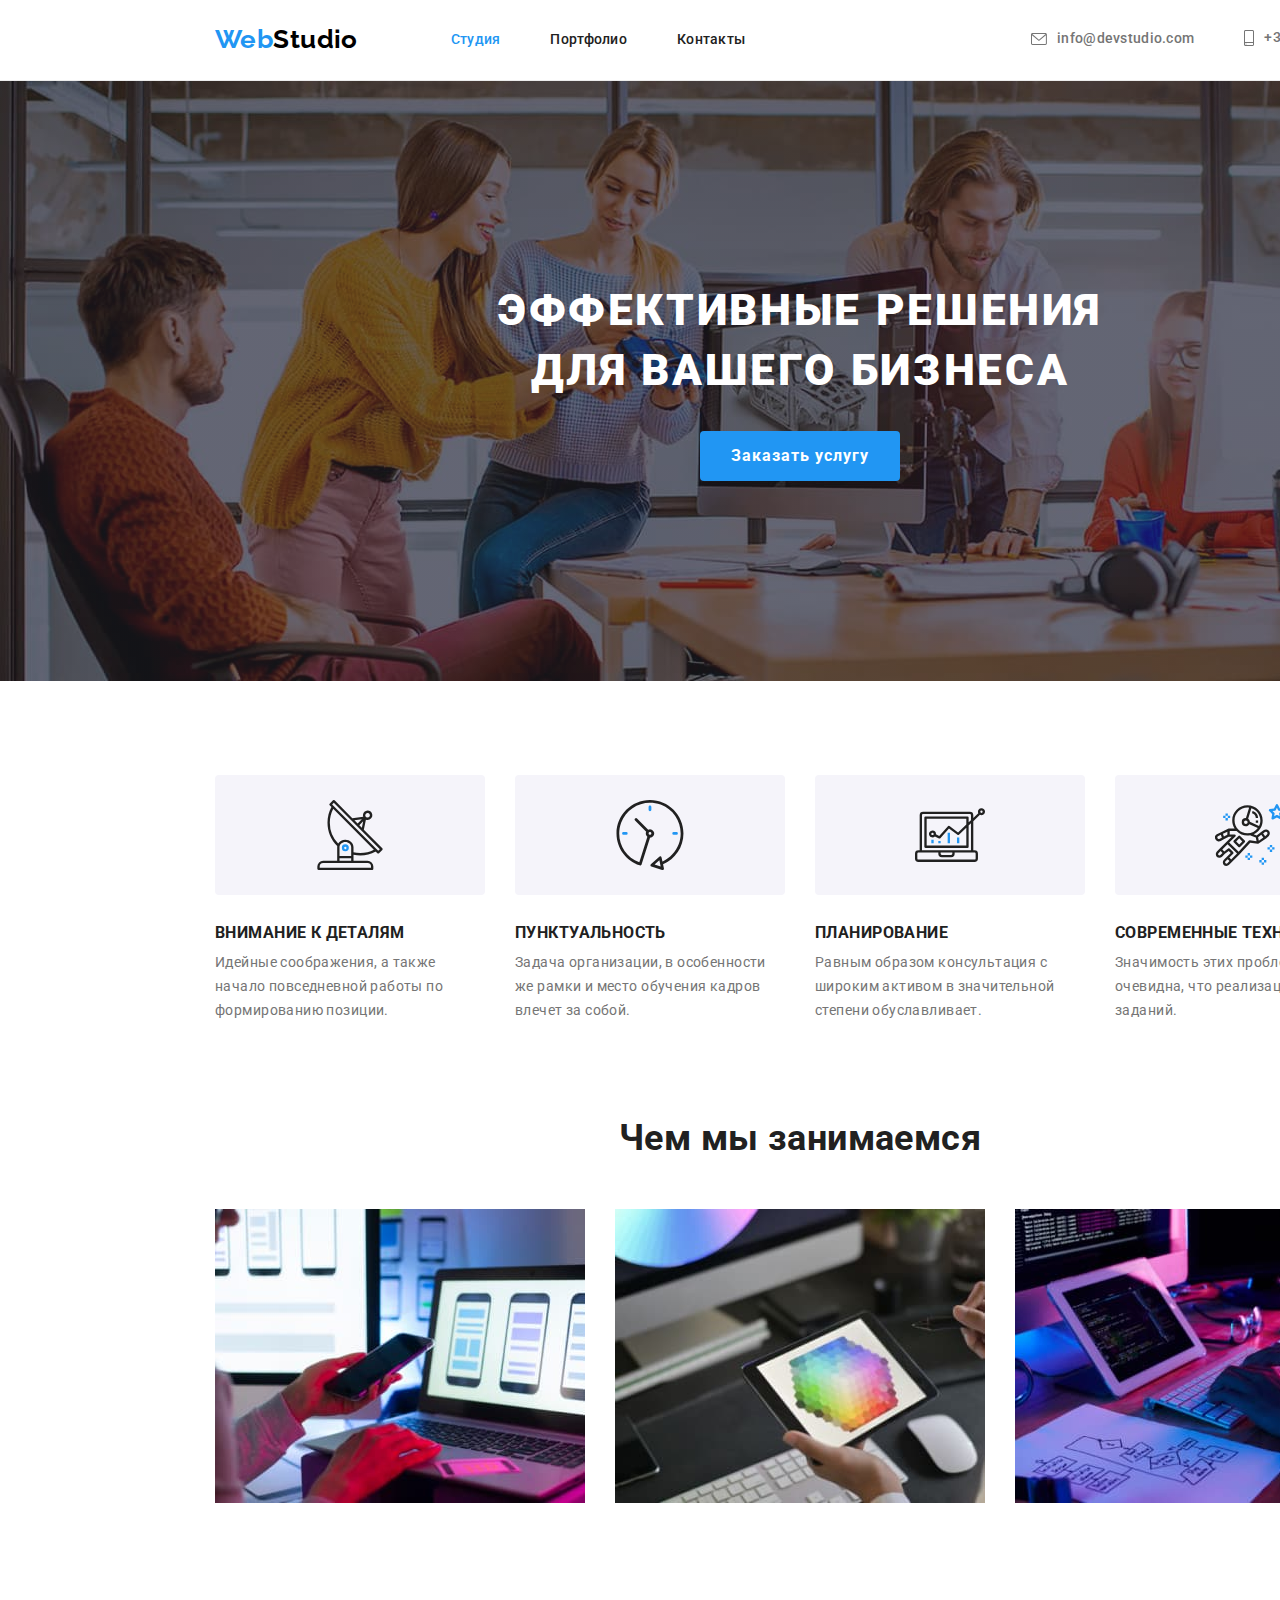
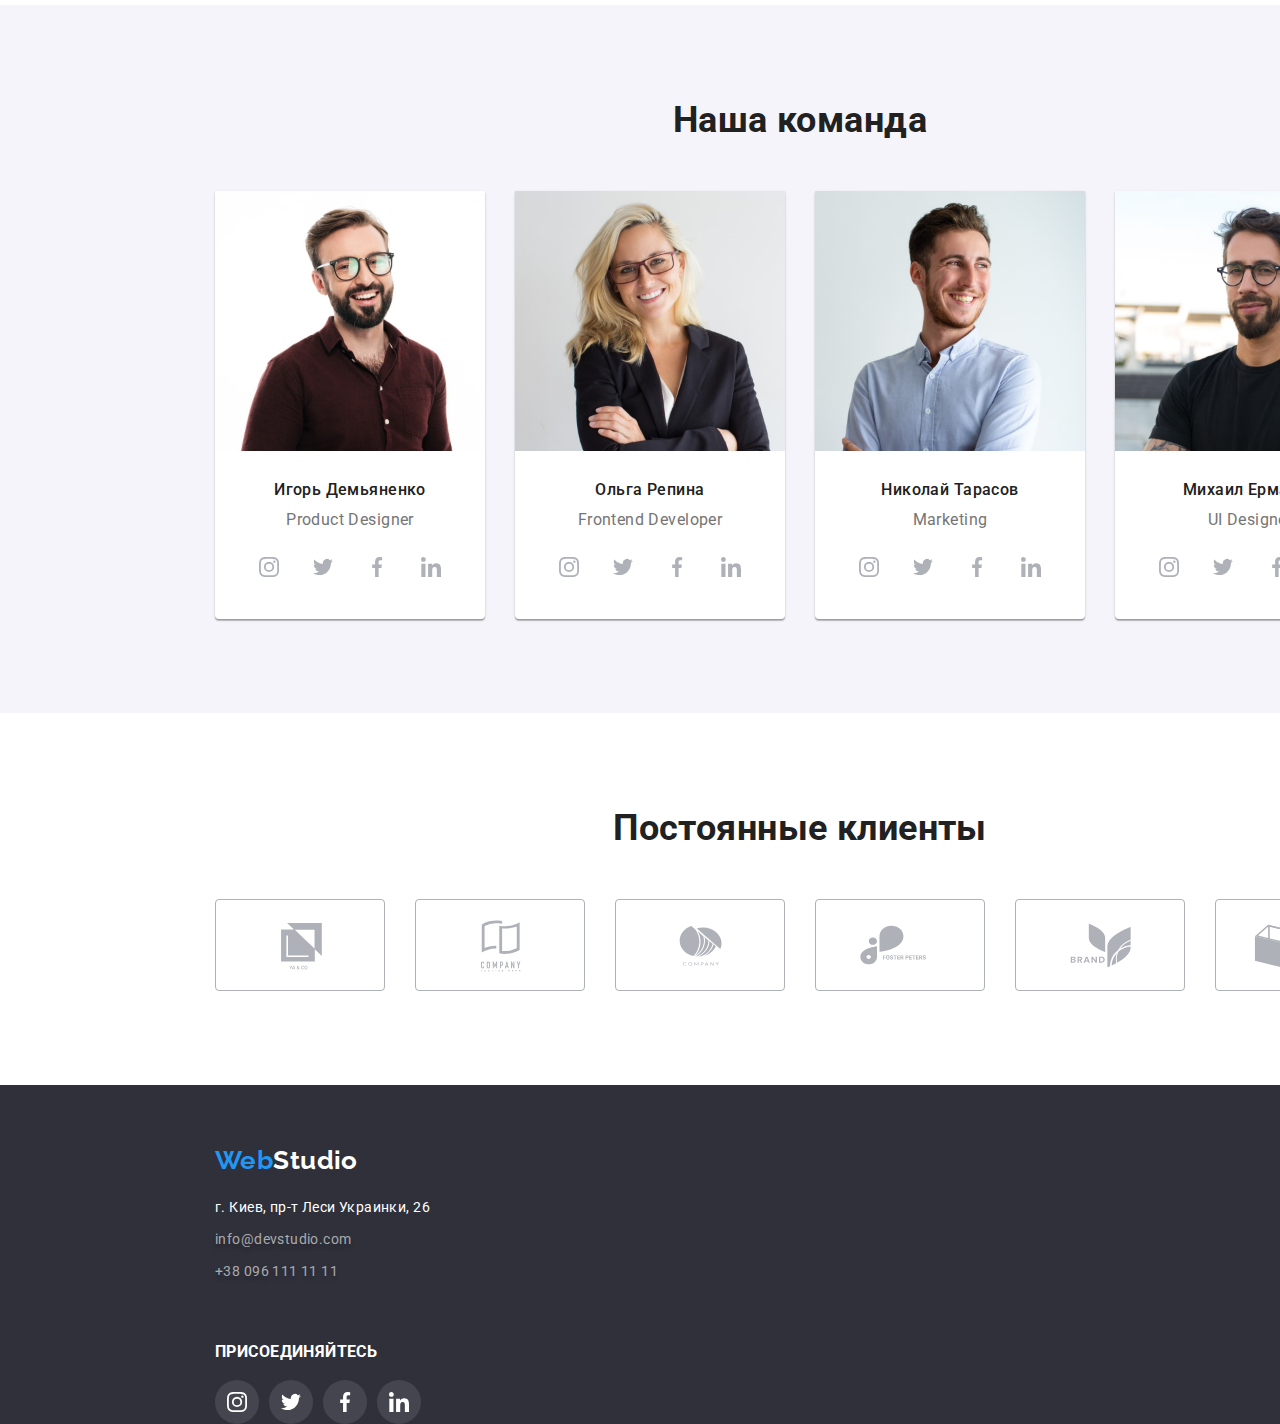
==== commit dde24c6c: "Оформил коллаж футера без позиционки" ====
--- a/index.html
+++ b/index.html
@@ -324,6 +324,39 @@
                     <li><a href="tel:+380961111111" class="link-opacity ">+38 096 111 11 11</a></li>
                 </ul>
             </address>
+            <div class="join-us">
+                <h3 class="title">Присоединяйтесь</h3>
+                <ul class="colladge-join">
+                    <li class="item">
+                        <a href="https://www.instagram.com/" class="link-join">
+                            <svg class="icon-join">
+                                <use href="../images/icons.svg#icon-instagram"></use>
+                            </svg>
+                        </a>
+                    </li>
+                    <li class="item">
+                        <a href="https://twitter.com/" class="link-join">
+                            <svg class="icon-join">
+                                <use href="../images/icons.svg#icon-twitter"></use>
+                            </svg>
+                        </a>
+                    </li>
+                    <li class="item">
+                        <a href="https://facebook.com/" class="link-join">
+                            <svg class="icon-join">
+                                <use href="../images/icons.svg#icon-facebook"></use>
+                            </svg>
+                        </a>
+                    </li>
+                    <li class="item">
+                        <a href="https://linkedin.com/" class="link-join">
+                            <svg class="icon-join">
+                                <use href="../images/icons.svg#icon-linkedin"></use>
+                            </svg>
+                        </a>
+                    </li>
+                </ul>
+            </div>
         </div>
     </footer>
 
--- a/css/styles.css
+++ b/css/styles.css
@@ -526,6 +526,7 @@
 }
 
 .address {
+  display: inline-block;
   font-style: normal;
   padding-bottom: 60px;
   padding-left: 0;
@@ -629,3 +630,43 @@
   padding-bottom: 20px;
   padding-left: 24px;
 }
+
+.join-us > .title {
+  font-weight: 700;
+  line-height: 16px;
+  text-transform: uppercase;
+
+  color: var(--primary-white-color);
+  margin-bottom: 20px;
+}
+
+.colladge-join {
+  display: flex;
+  padding-left: 0;
+}
+
+.colladge-join .item {
+  background-color: rgba(255, 255, 255, 0.1);
+  border-radius: 50%;
+}
+
+.colladge-join .item:not(:last-child) {
+  margin-right: 10px;
+}
+
+.link-join {
+  display: flex;
+}
+
+.icon-join {
+  width: 20px;
+  height: 20px;
+  margin: 12px;
+  fill: var(--primary-white-color);
+}
+
+.link-join:hover,
+.link-join:focus {
+  background-color: var(--accent-color);
+  border-radius: 50%;
+}
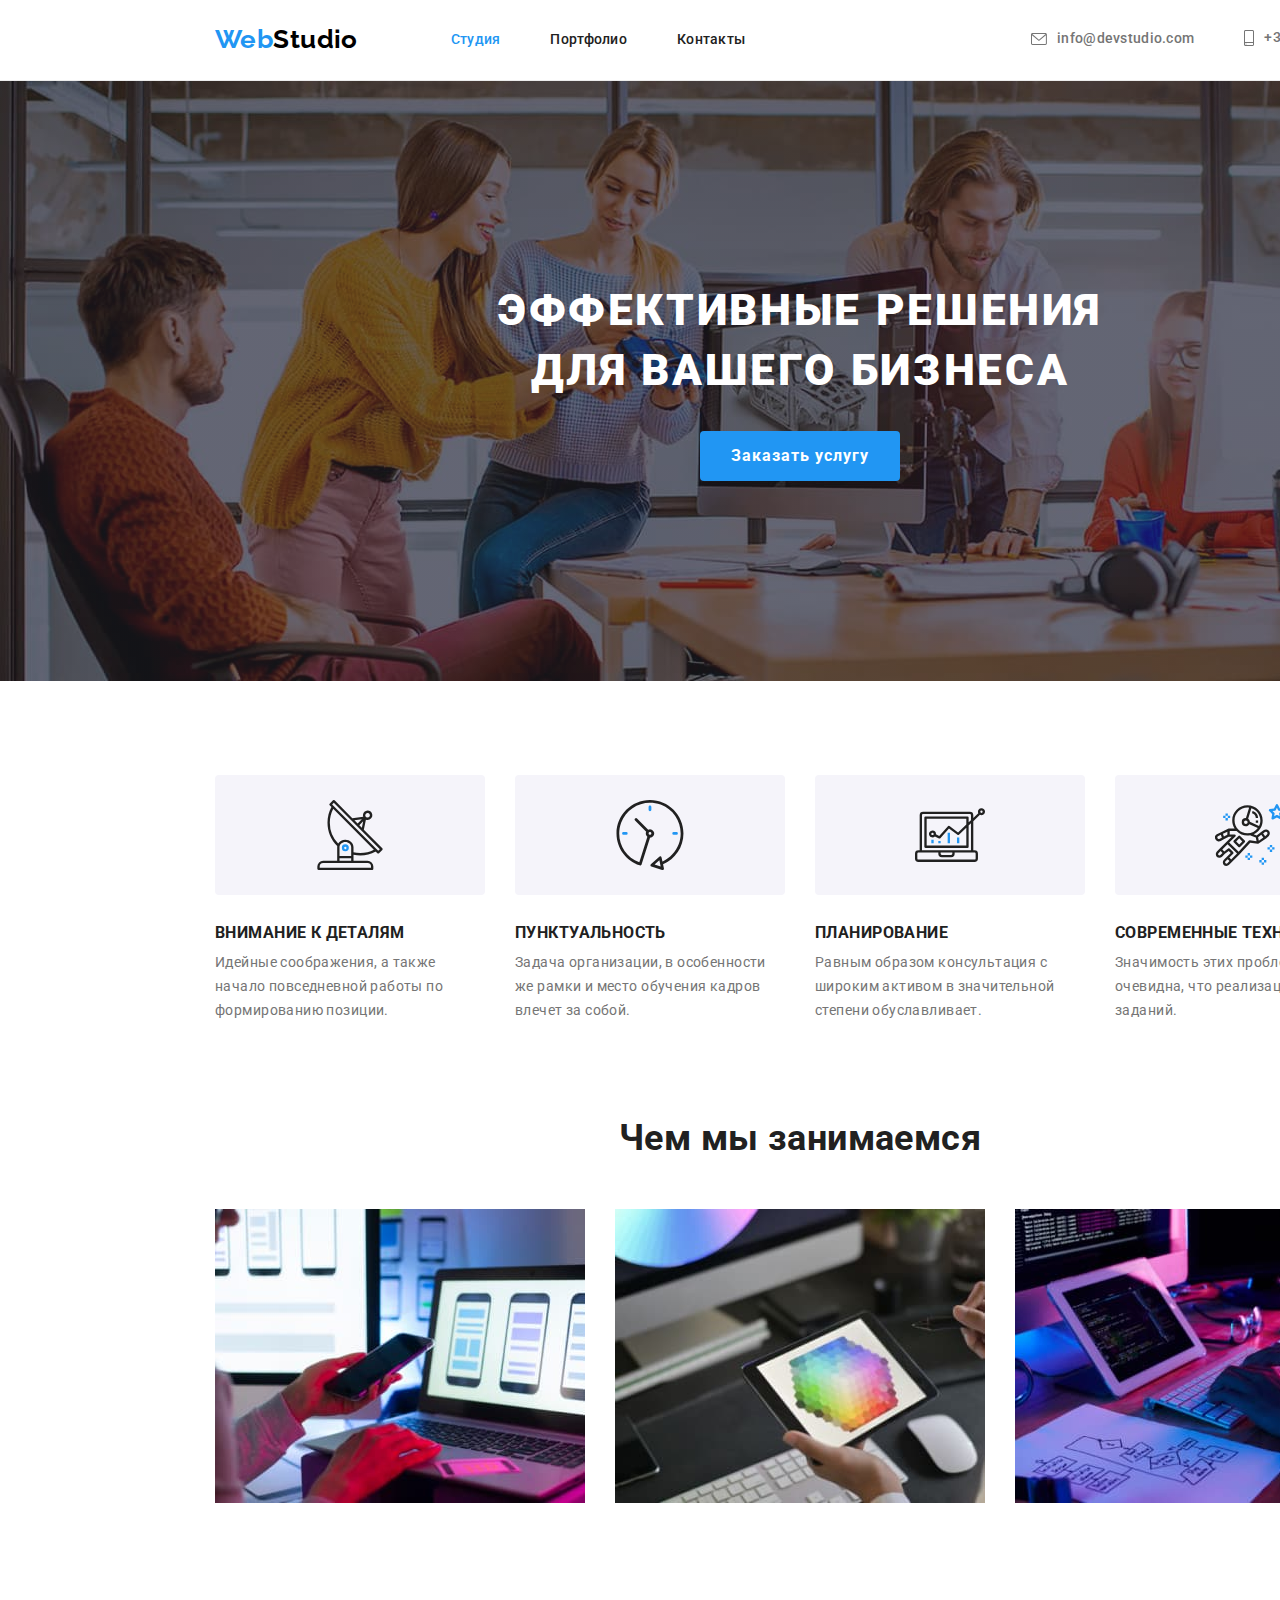
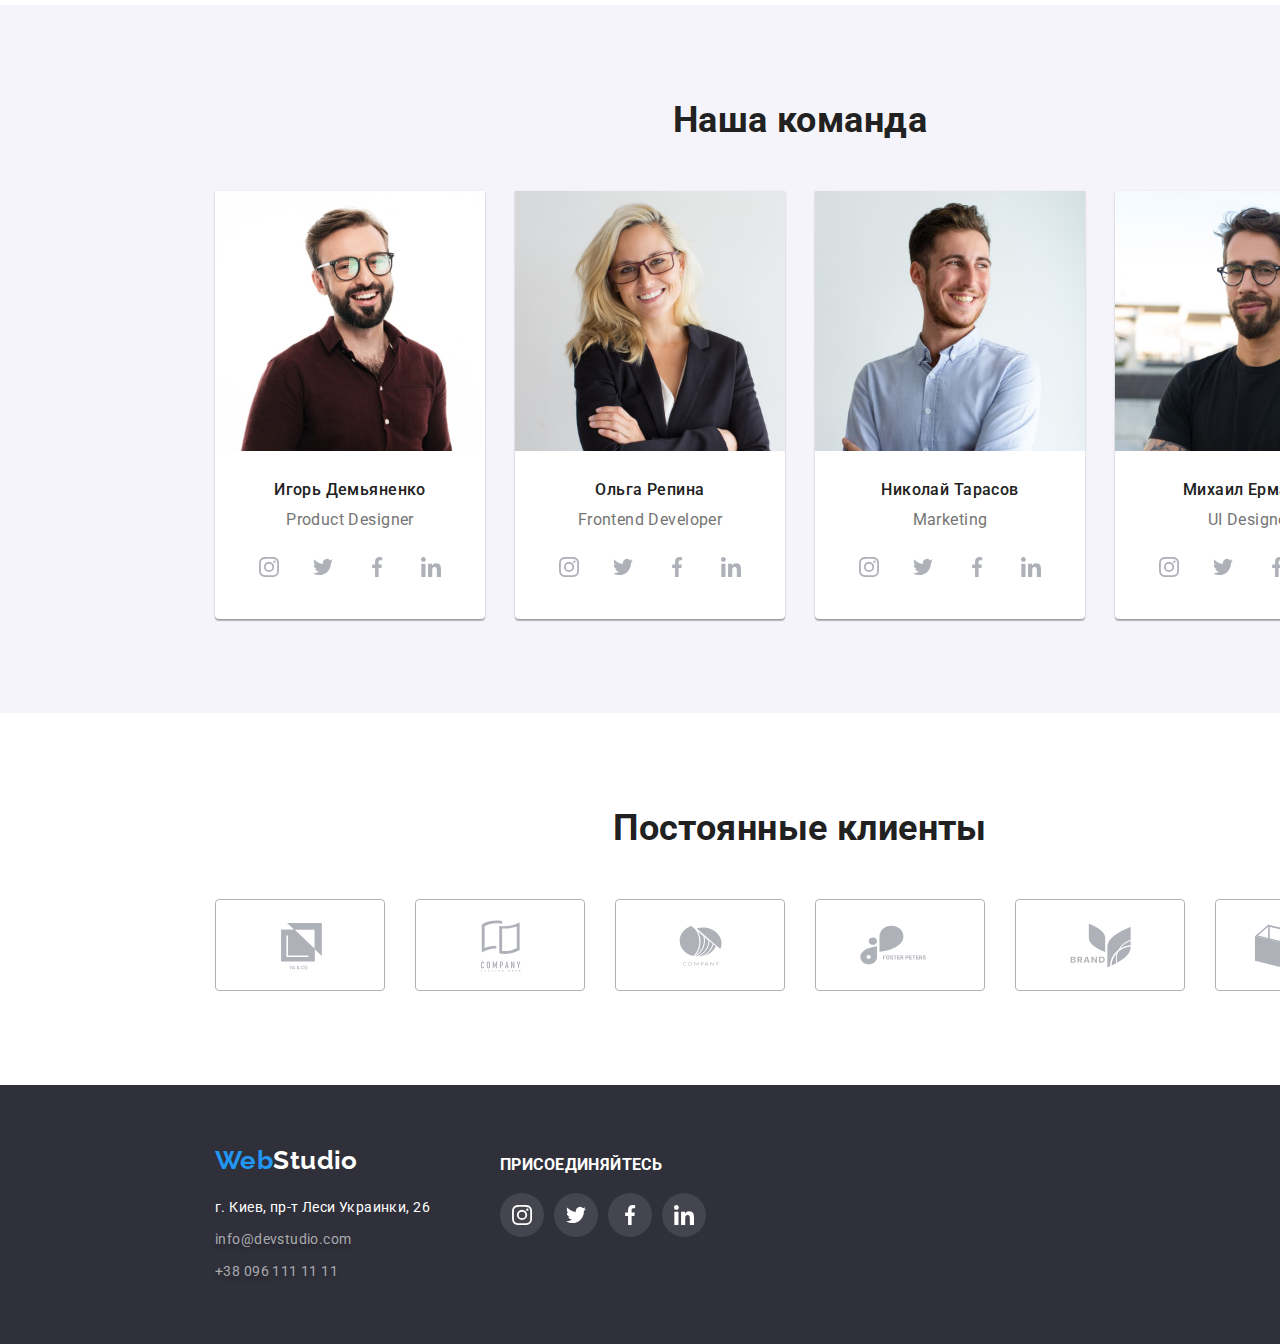
==== commit c286655b: "Закончил позиционирование футера" ====
--- a/index.html
+++ b/index.html
@@ -316,14 +316,16 @@
     <!-- Подвал -->
     <footer class="footer">
         <div class="container">
-            <a href="./index.html" class="logo-foot" lang="en"><span class="logo-accent">Web</span>Studio</a>
-            <address>
-                <ul class="address">
-                    <li class="item"><a href="https://goo.gl/maps/6MaBWdPsoocgWnQo9" class="link">г. Киев, пр-т Леси Украинки, 26</a></li>
-                    <li class="item"><a href="mailto:info@devstudio.com" class="link-opacity">info@devstudio.com</a></li>
-                    <li><a href="tel:+380961111111" class="link-opacity ">+38 096 111 11 11</a></li>
-                </ul>
-            </address>
+            <div class="conection">
+                <a href="./index.html" class="logo-foot" lang="en"><span class="logo-accent">Web</span>Studio</a>
+                <address>
+                    <ul class="address">
+                        <li class="item"><a href="https://goo.gl/maps/6MaBWdPsoocgWnQo9" class="link">г. Киев, пр-т Леси Украинки, 26</a></li>
+                        <li class="item"><a href="mailto:info@devstudio.com" class="link-opacity">info@devstudio.com</a></li>
+                        <li><a href="tel:+380961111111" class="link-opacity ">+38 096 111 11 11</a></li>
+                    </ul>
+                </address>
+            </div>
             <div class="join-us">
                 <h3 class="title">Присоединяйтесь</h3>
                 <ul class="colladge-join">
--- a/css/styles.css
+++ b/css/styles.css
@@ -503,6 +503,14 @@
   background-color: var(--secondary-bg-color);
 }
 
+.footer > .container {
+  display: flex;
+}
+
+.conection {
+  display: inline-block;
+}
+
 .logo-foot {
   color: var(--primary-white-color);
 
@@ -631,6 +639,10 @@
   padding-left: 24px;
 }
 
+.join-us {
+  padding: 72px 0 100px 70px;
+}
+
 .join-us > .title {
   font-weight: 700;
   line-height: 16px;
